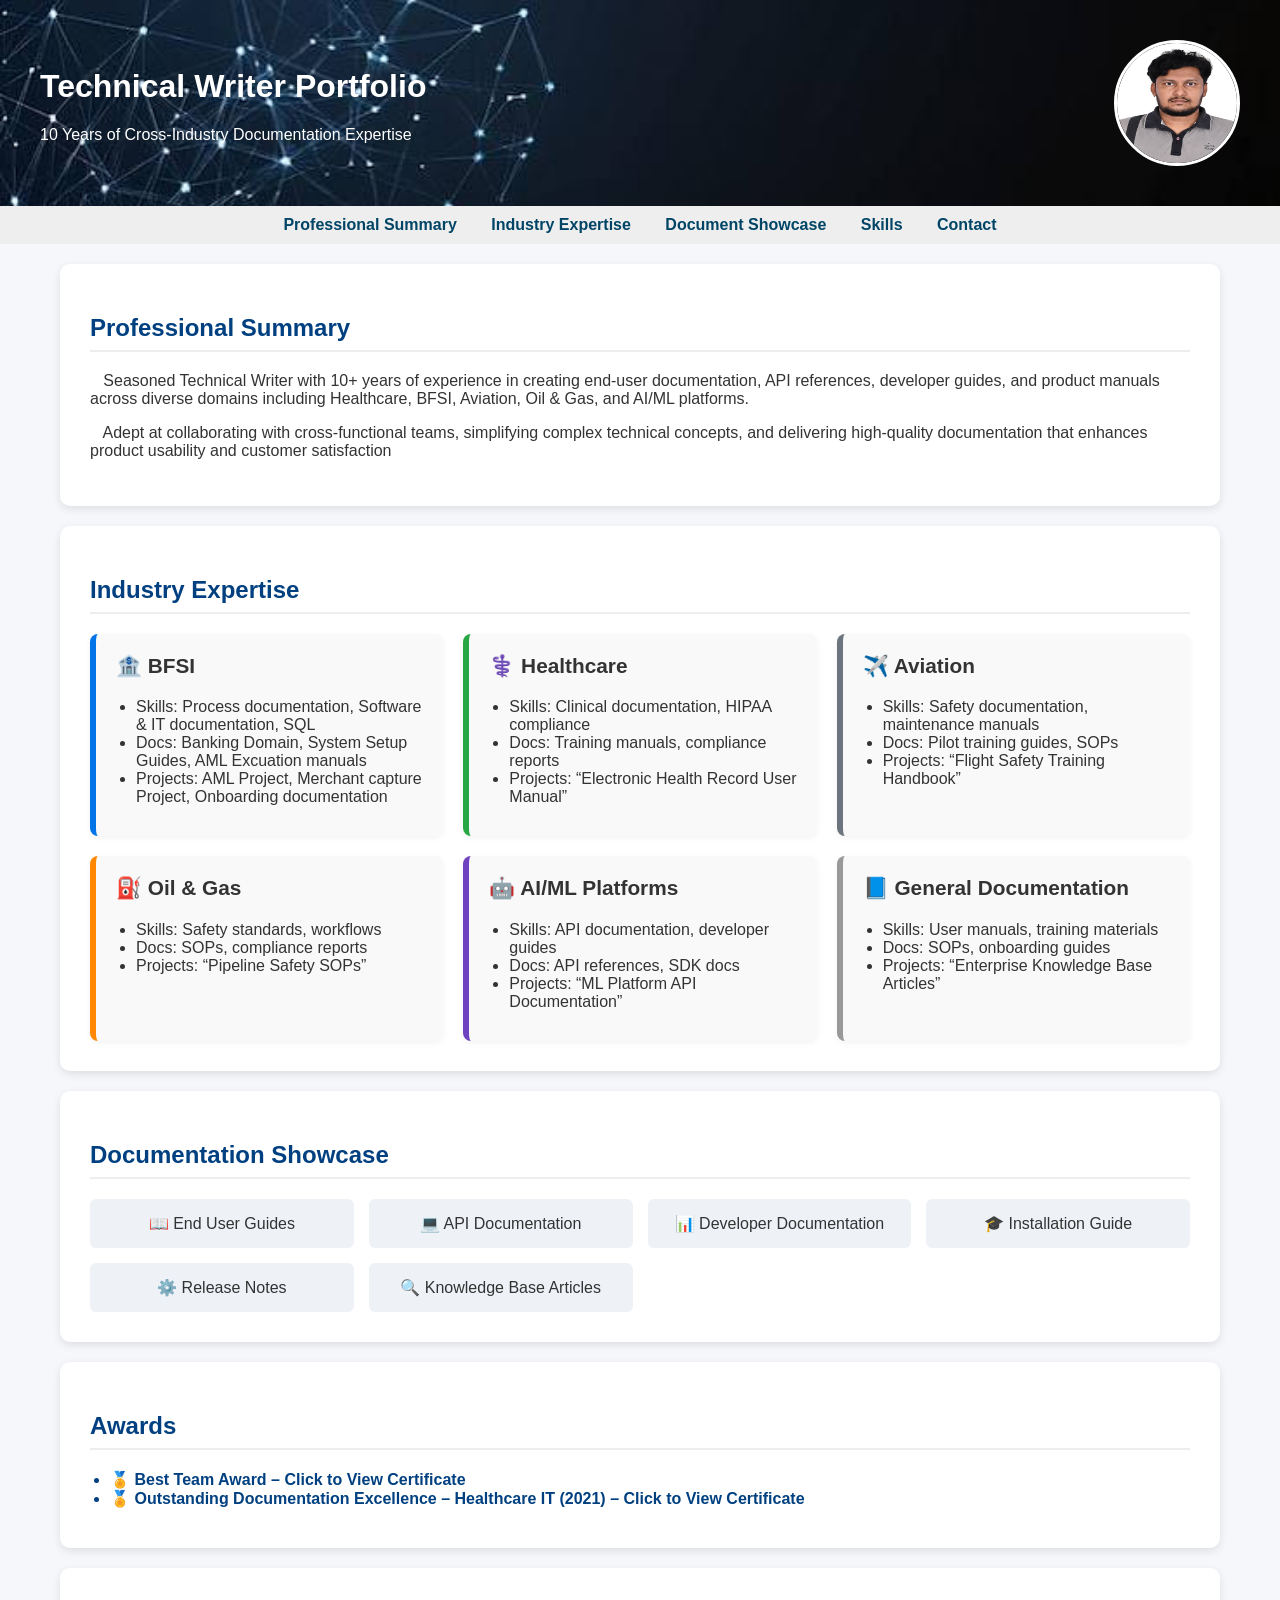
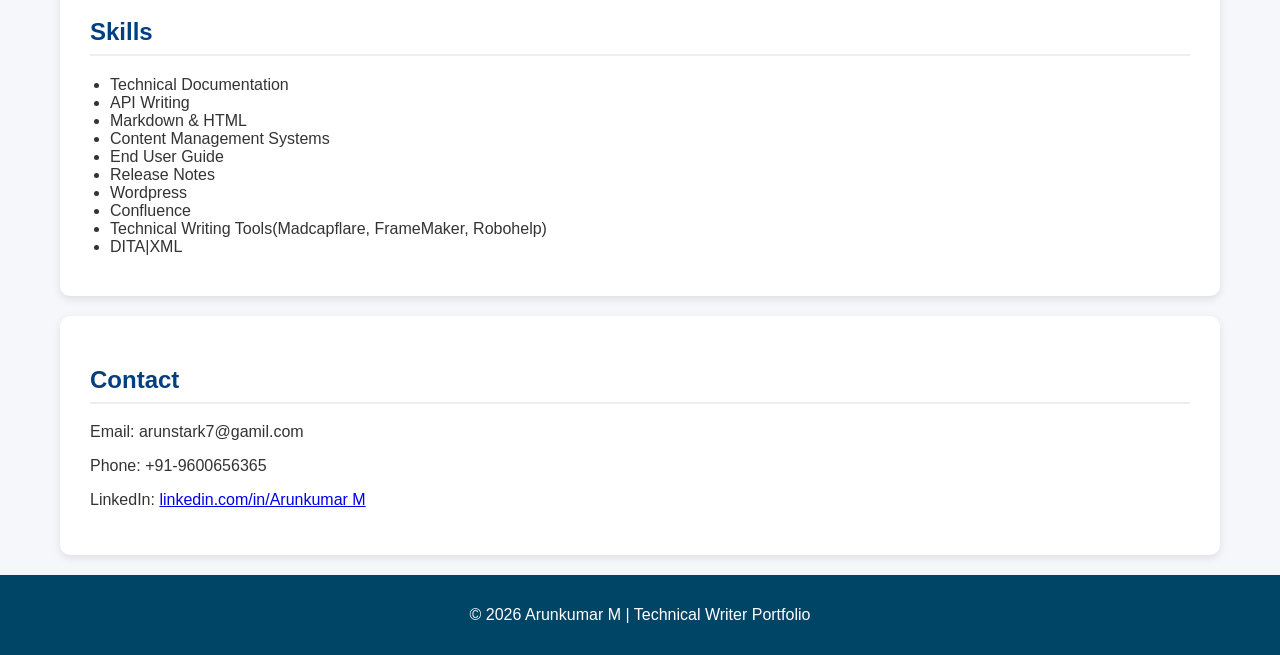
==== index.html @ 58aad957 "Update index.html" ====
<!DOCTYPE html>
<html lang="en">
<head>
  <meta charset="UTF-8">
  <meta name="viewport" content="width=device-width, initial-scale=1.0">
  <title>Technical Writer Portfolio</title>
  <style>
    body {
      font-family: Arial, sans-serif;
      margin: 0;
      padding: 0;
      background:#f5f7fa;
      color: #333;
    }
    header {
      background: url('cover1.jpg') no-repeat center center/cover;
      color: #fff;
      padding: 40px;
      display: flex;
      justify-content: space-between;
      align-items: center
    }
    header img {
      width: 120px;
      height: 120px;
      border-radius: 50%;
      border: 3px solid #fff;
    }
    nav {
      background: #eee;
      padding: 10px;
      text-align: center;
    }
    nav a {
      margin: 0 15px;
      text-decoration: none;
      color: #004466;
      font-weight: bold;
    }
  
    section {
      padding: 30px;
      margin: 20px auto;
      max-width: 1100px;
      background: #fff;
      border-radius: 10px;
      box-shadow: 0 3px 8px rgba(0,0,0,0.1);
    }
      h2 {
      border-bottom: 2px solid #eee;
      padding-bottom: 8px;
      color: #004080;
    }
    .portfolio-item {
      background: #fff;
      padding: 15px;
      margin-bottom: 15px;
      border-radius: 5px;
      box-shadow: 0 2px 5px rgba(0,0,0,0.1);
    }

    .industry-grid {
      display: grid;
      grid-template-columns: repeat(auto-fit, minmax(300px, 1fr));
      gap: 20px;
    }
    .industry-card {
      background: #f9f9f9;
      border-radius: 8px;
      padding: 20px;
      box-shadow: 0 2px 6px rgba(0,0,0,0.05);
      transition: transform 0.3s, box-shadow 0.3s;
    }
    .industry-card:hover {
      transform: translateY(-5px);
      box-shadow: 0 6px 12px rgba(0,0,0,0.15);
    }
    .industry-card h3 {
      margin-top: 0;
      font-size: 1.3em;
    }
    .bfsicolor { border-left: 6px solid #0073e6; }
    .healthcolor { border-left: 6px solid #28a745; }
    .aviationcolor { border-left: 6px solid #6c757d; }
    .oilcolor { border-left: 6px solid #ff8800; }
    .aicolor { border-left: 6px solid #6f42c1; }
    .generalcolor { border-left: 6px solid #999; }
    ul {
      margin: 10px 0;
      padding-left: 20px;
    }
    .showcase-grid {
      display: grid;
      grid-template-columns: repeat(auto-fit, minmax(250px, 1fr));
      gap: 15px;
    }
    .showcase-item {
      background: #eef2f7;
      padding: 15px;
      border-radius: 6px;
      text-align: center;
      font-weight: 500;
      transition: background 0.3s, transform 0.3s;
    }
    .showcase-item:hover {
      background: #dce3ef;
      transform: scale(1.05);
    }
    footer {
      background: #004466;
      color: #fff;
      text-align: center;
      padding: 15px;
      margin-top: 20px;
    }
  </style>
</head>
<body>
  <header>
<div>
    <h1>Technical Writer Portfolio</h1>
    <p>10 Years of Cross-Industry Documentation Expertise</p>
  </div>
  <img src="20260226_145.jpg" alt="User Profile Image">
  </header>

  <nav>
    <a href="#Professional_Summary">Professional Summary</a>
    <a href="#Industry_Expertise">Industry Expertise</a>
    <a href="#Document_showcase">Document Showcase</a>
    <a href="#skills">Skills</a>
    <a href="#contact">Contact</a>
  </nav>

  <section id="#Professional_Summary">
    <h2>Professional Summary</h2>
    <p>&nbsp&nbsp   Seasoned Technical Writer with 10+ years of experience in creating end-user documentation, API references, developer guides, and product manuals across diverse domains including Healthcare, BFSI, Aviation, Oil & Gas, and AI/ML platforms. </p>

<p>&nbsp&nbsp Adept at collaborating with cross-functional teams, simplifying complex technical concepts, and delivering high-quality documentation that enhances product usability and customer satisfaction
</p>
  </section>

  <section id="Industry_Expertise">
   <h2>Industry Expertise</h2>
  <div class="industry-grid">
    <div class="industry-card bfsicolor">
      <h3>🏦 BFSI</h3>
      <ul>
        <li>Skills: Process documentation, Software & IT documentation, SQL</li>
        <li>Docs: Banking Domain, System Setup Guides, AML Excuation manuals</li>
        <li>Projects: AML Project, Merchant capture Project, Onboarding documentation</li>
      </ul>
    </div>
    <div class="industry-card healthcolor">
      <h3>⚕️ Healthcare</h3>
      <ul>
        <li>Skills: Clinical documentation, HIPAA compliance</li>
        <li>Docs: Training manuals, compliance reports</li>
        <li>Projects: “Electronic Health Record User Manual”</li>
      </ul>
    </div>
    <div class="industry-card aviationcolor">
      <h3>✈️ Aviation</h3>
      <ul>
        <li>Skills: Safety documentation, maintenance manuals</li>
        <li>Docs: Pilot training guides, SOPs</li>
        <li>Projects: “Flight Safety Training Handbook”</li>
      </ul>
    </div>
    <div class="industry-card oilcolor">
      <h3>⛽ Oil & Gas</h3>
      <ul>
        <li>Skills: Safety standards, workflows</li>
        <li>Docs: SOPs, compliance reports</li>
        <li>Projects: “Pipeline Safety SOPs”</li>
      </ul>
    </div>
    <div class="industry-card aicolor">
      <h3>🤖 AI/ML Platforms</h3>
      <ul>
        <li>Skills: API documentation, developer guides</li>
        <li>Docs: API references, SDK docs</li>
        <li>Projects: “ML Platform API Documentation”</li>
      </ul>
    </div>
    <div class="industry-card generalcolor">
      <h3>📘 General Documentation</h3>
      <ul>
        <li>Skills: User manuals, training materials</li>
        <li>Docs: SOPs, onboarding guides</li>
        <li>Projects: “Enterprise Knowledge Base Articles”</li>
      </ul>
    </div>
  </div>
</section>  

<section id="Document_showcase"> 
  <h2>Documentation Showcase</h2>
  <div class="showcase-grid">
    <div class="showcase-item" onclick="openDocModal('user')">📖 End User Guides</div>
    <div class="showcase-item" onclick="openDocModal('api')">💻 API Documentation</div>
    <div class="showcase-item" onclick="openDocModal('dev')">📊 Developer Documentation</div>
    <div class="showcase-item" onclick="openDocModal('training')">🎓 Installation Guide</div>
    <div class="showcase-item" onclick="openDocModal('release')">⚙️ Release Notes</div>
    <div class="showcase-item" onclick="openDocModal('kb')">🔍 Knowledge Base Articles</div>
  </div>
</section>

<!-- Modals -->
<div id="userModal" class="modal">
  <div class="modal-content">
    <span class="close" onclick="closeDocModal('user')">&times;</span>
    <h3>End User Guides</h3>
    <embed src="Sample Doc (creating a Knowledage base for Gen AI) (1).pdf" type="application/pdf" width="100%" height="600px" />
  </div>
</div>

<div id="apiModal" class="modal">
  <div class="modal-content">
    <span class="close" onclick="closeDocModal('api')">&times;</span>
    <h3>API Documentation</h3>
    <embed src="api-documentation.pdf" type="application/pdf" width="100%" height="600px" />
  </div>
</div>

<div id="devModal" class="modal">
  <div class="modal-content">
    <span class="close" onclick="closeDocModal('dev')">&times;</span>
    <h3>Developer Documentation</h3>
    <embed src="AI_Agents_Product_Guide.pdf" type="application/pdf" width="100%" height="600px" />
  </div>
</div>

<div id="trainingModal" class="modal">
  <div class="modal-content">
    <span class="close" onclick="closeDocModal('training')">&times;</span>
    <h3>Installation Guide</h3>
    <embed src="Installation Guide - Arunkumar M.pdf" type="application/pdf" width="100%" height="600px" />
  </div>
</div>

<div id="releaseModal" class="modal">
  <div class="modal-content">
    <span class="close" onclick="closeDocModal('release')">&times;</span>
    <h3>Release Notes</h3>
    <embed src="release-notes.pdf" type="application/pdf" width="100%" height="600px" />
  </div>
</div>

<div id="kbModal" class="modal">
  <div class="modal-content">
    <span class="close" onclick="closeDocModal('kb')">&times;</span>
    <h3>Knowledge Base Articles</h3>
    <embed src="knowledge-base.pdf" type="application/pdf" width="100%" height="600px" />
  </div>
</div>

<!-- Modal Styling -->
<style>
.modal {
  display: none;
  position: fixed;
  z-index: 1000;
  left: 0; top: 0;
  width: 100%; height: 100%;
  background-color: rgba(0,0,0,0.6);
}
.modal-content {
  background-color: #fff;
  margin: 5% auto;
  padding: 20px;
  border-radius: 8px;
  width: 80%;
  box-shadow: 0 4px 10px rgba(0,0,0,0.25);
}
.close {
  color: #aaa;
  float: right;
  font-size: 28px;
  font-weight: bold;
  cursor: pointer;
}
.close:hover {
  color: #000;
}
</style>

<!-- Modal Script -->
<script>
function openDocModal(type) {
  document.getElementById(type + "Modal").style.display = "block";
}
function closeDocModal(type) {
  document.getElementById(type + "Modal").style.display = "none";
}
window.onclick = function(event) {
  ['user','api','dev','training','release','kb'].forEach(function(type){
    const modal = document.getElementById(type + "Modal");
    if (event.target == modal) {
      modal.style.display = "none";
    }
  });
}
</script>

  


  
<section>

  <h2>Awards</h2>
  <ul>
    <!-- Best Team Award trigger -->
    <li onclick="openAwardModal('team')" style="cursor:pointer; color:#004080; font-weight:bold;">
      🏅 Best Team Award – Click to View Certificate
    </li>
    <!-- Outstanding Documentation Excellence trigger -->
    <li onclick="openAwardModal('doc')" style="cursor:pointer; color:#004080; font-weight:bold;">
      🏅 Outstanding Documentation Excellence – Healthcare IT (2021) – Click to View Certificate
    </li>
  </ul>
</section>

<!-- Best Team Award Modal -->
<div id="teamAwardModal" class="modal">
  <div class="modal-content">
    <span class="close" onclick="closeAwardModal('team')">&times;</span>
    <h3>Best Team Award (Mindsprint)- click to view certificate </h3>
    <img src="cof-mindprint.jpg" alt="Best Team Award Certificate" style="width:100%; border-radius:8px;">
  </div>
</div>

<!-- Outstanding Documentation Excellence Modal -->
<div id="docAwardModal" class="modal">
  <div class="modal-content">
    <span class="close" onclick="closeAwardModal('doc')">&times;</span>
    <h3> Invaluable Contribution (IntellectAi) - Click to view certificate</h3>
    <img src="award1.png" alt="Outstanding Documentation Excellence Certificate" style="width:100%; border-radius:8px;">
  </div>
</div>

<!-- Modal Styling -->
<style>
.modal {
  display: none; 
  position: fixed; 
  z-index: 1000; 
  left: 0; top: 0;
  width: 100%; height: 100%;
  overflow: auto; 
  background-color: rgba(0,0,0,0.6);
}
.modal-content {
  background-color: #fff;
  margin: 5% auto;
  padding: 20px;
  border-radius: 8px;
  width: 70%;
  box-shadow: 0 4px 10px rgba(0,0,0,0.25);
  text-align: center;
}
.close {
  color: #aaa;
  float: right;
  font-size: 28px;
  font-weight: bold;
  cursor: pointer;
}
.close:hover {
  color: #000;
}
</style>

<!-- Modal Script -->
<script>
function openAwardModal(type) {
  if(type === 'team') {
    document.getElementById("teamAwardModal").style.display = "block";
  } else if(type === 'doc') {
    document.getElementById("docAwardModal").style.display = "block";
  }
}
function closeAwardModal(type) {
  if(type === 'team') {
    document.getElementById("teamAwardModal").style.display = "none";
  } else if(type === 'doc') {
    document.getElementById("docAwardModal").style.display = "none";
  }
}
window.onclick = function(event) {
  const teamModal = document.getElementById("teamAwardModal");
  const docModal = document.getElementById("docAwardModal");
  if (event.target == teamModal) {
    teamModal.style.display = "none";
  }
  if (event.target == docModal) {
    docModal.style.display = "none";
  }
}
</script>


  
  <section id="skills">
    <h2>Skills</h2>
    <ul>
      <li>Technical Documentation</li>
      <li>API Writing</li>
      <li>Markdown & HTML</li>
      <li>Content Management Systems</li>
      <li>End User Guide</li>
      <li>Release Notes</li>
      <li>Wordpress</li>
      <li>Confluence</li></l>
      <li>Technical Writing Tools(Madcapflare, FrameMaker, Robohelp)</li>
      <li>DITA|XML</li>
    </ul>
  </section>

  <section id="contact">
    <h2>Contact</h2>
    <p>Email: arunstark7@gamil.com</p>
    <p>Phone: +91-9600656365</p>
    <p>LinkedIn: <a href="https://www.linkedin.com/in/arunkumar-m-39b45993/">linkedin.com/in/Arunkumar M</a></p>
  </section>

  <footer>
    <p>&copy; 2026 Arunkumar M | Technical Writer Portfolio</p>
  </footer>
</body>
</html>
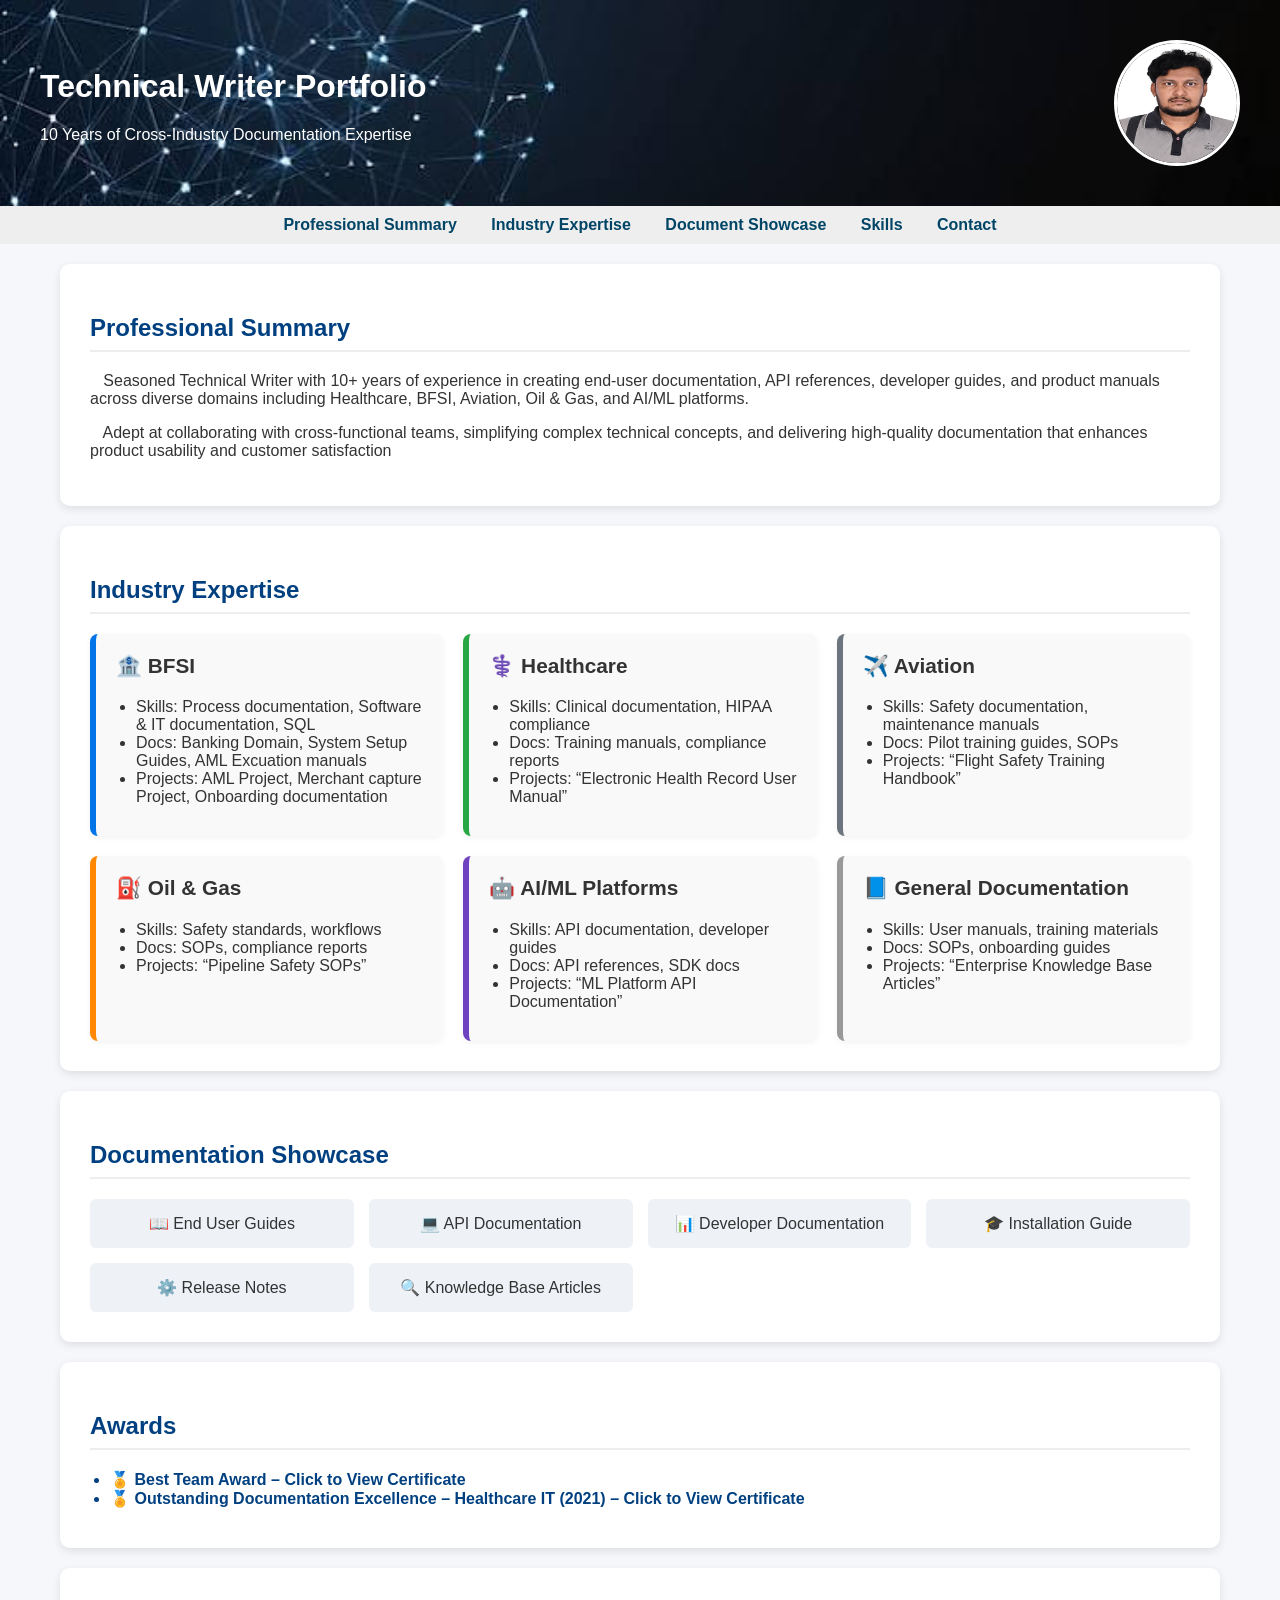
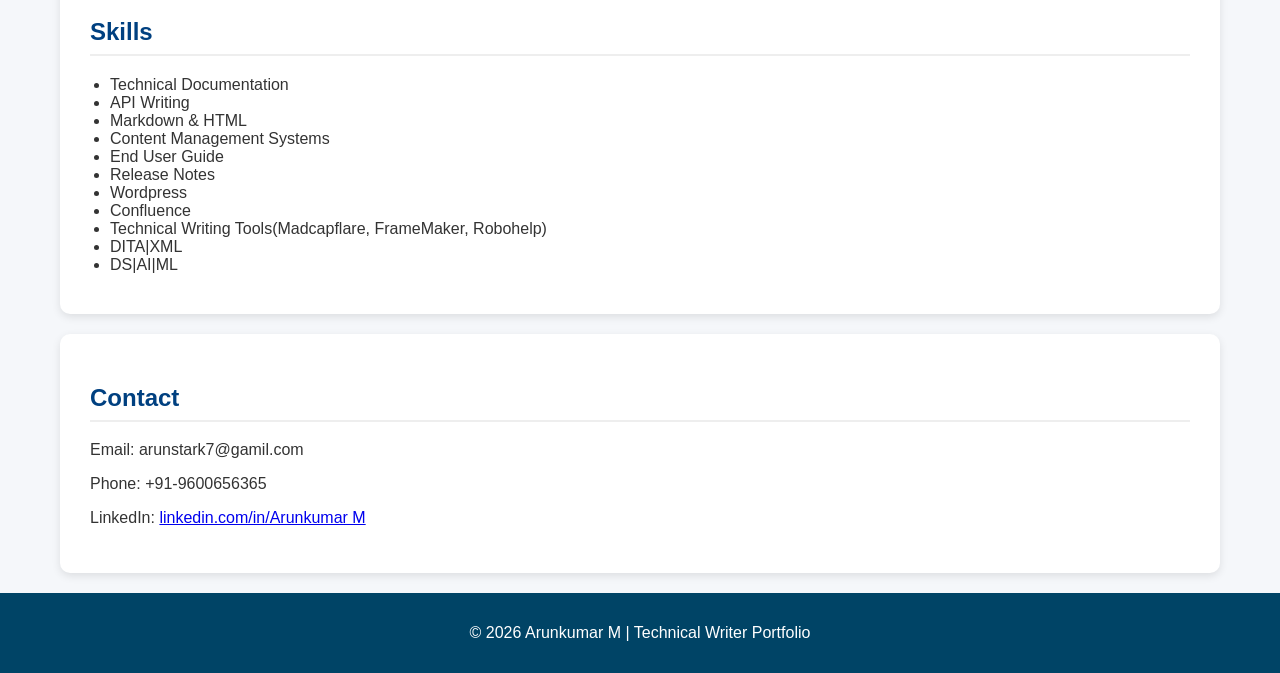
==== commit 70364246: "Update index.html DS/AI/ML" ====
--- a/index.html
+++ b/index.html
@@ -219,7 +219,7 @@
   <div class="modal-content">
     <span class="close" onclick="closeDocModal('api')">&times;</span>
     <h3>API Documentation</h3>
-    <embed src="api-documentation.pdf" type="application/pdf" width="100%" height="600px" />
+    <embed src="SentimentIQ_API_Reference.pdf" type="application/pdf" width="100%" height="600px" />
   </div>
 </div>
 
@@ -415,6 +415,7 @@
       <li>Confluence</li></l>
       <li>Technical Writing Tools(Madcapflare, FrameMaker, Robohelp)</li>
       <li>DITA|XML</li>
+ <li>DS|AI|ML</li>
     </ul>
   </section>
 
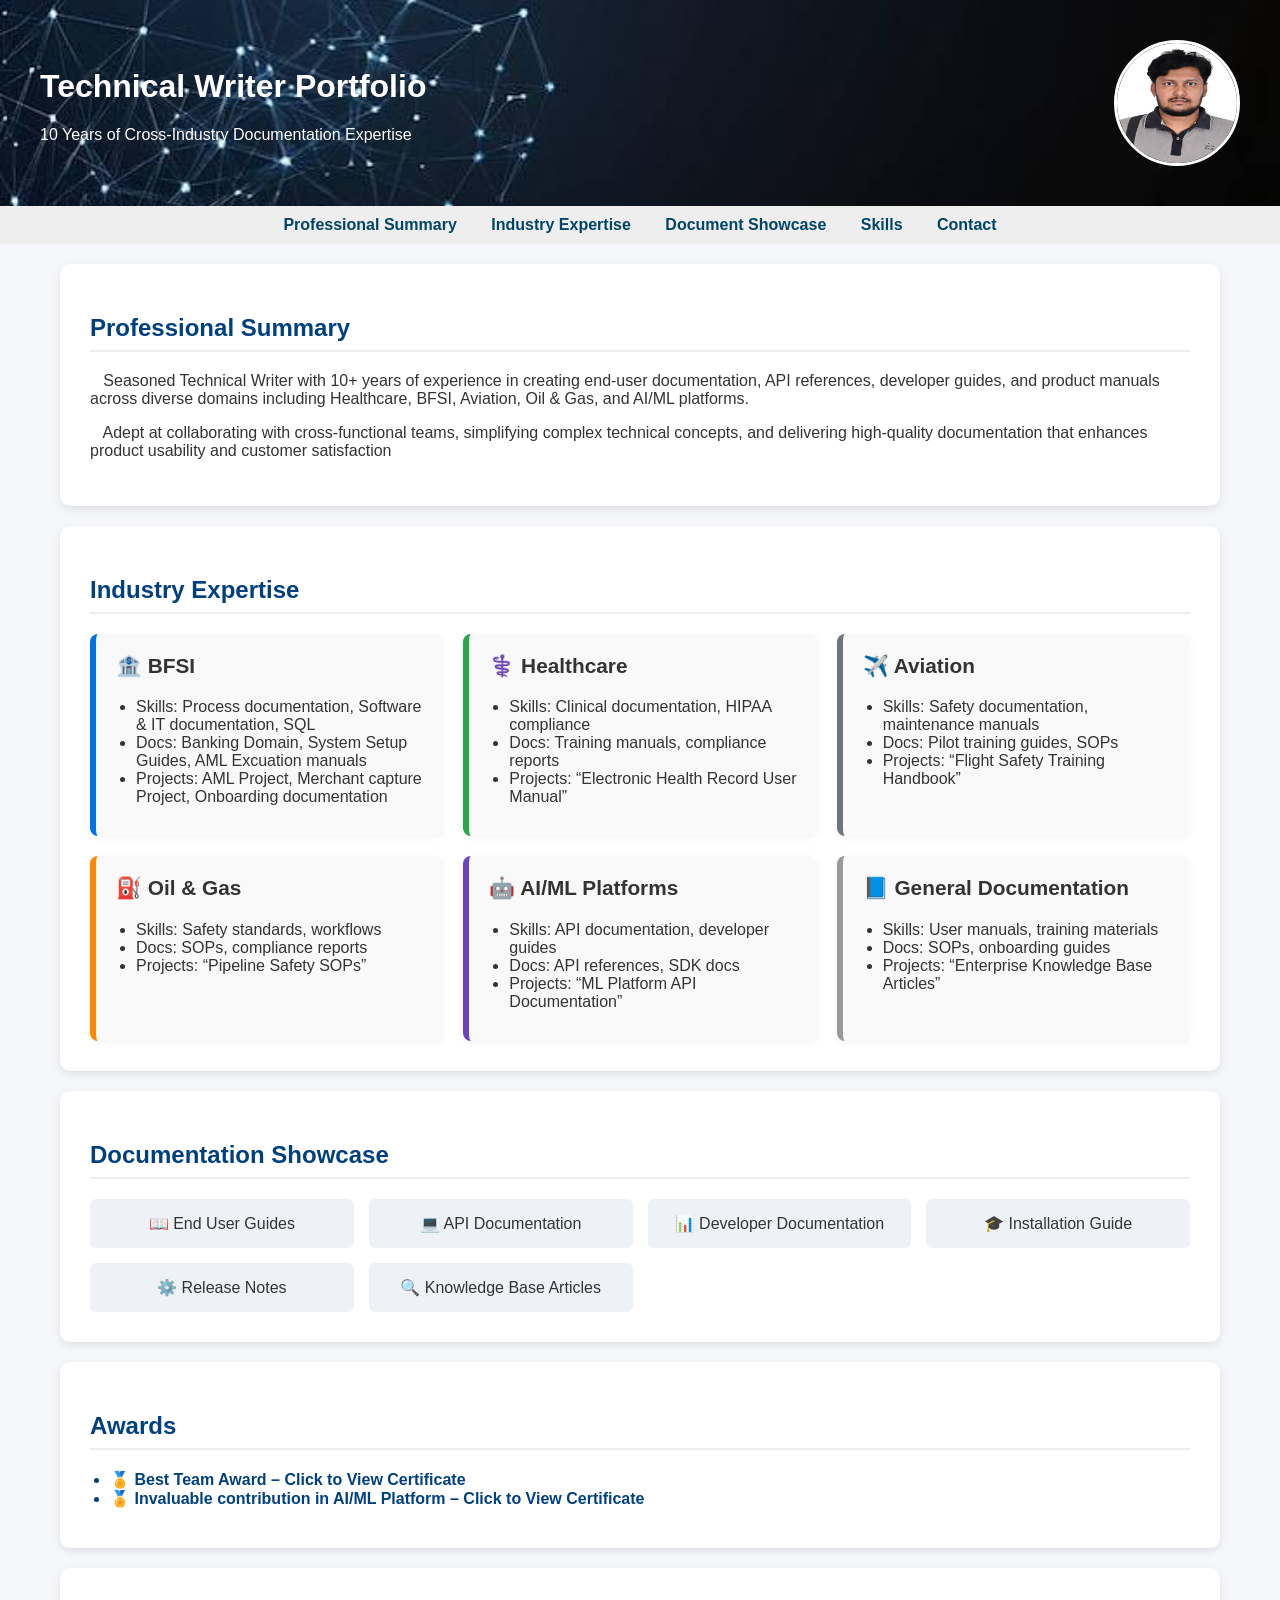
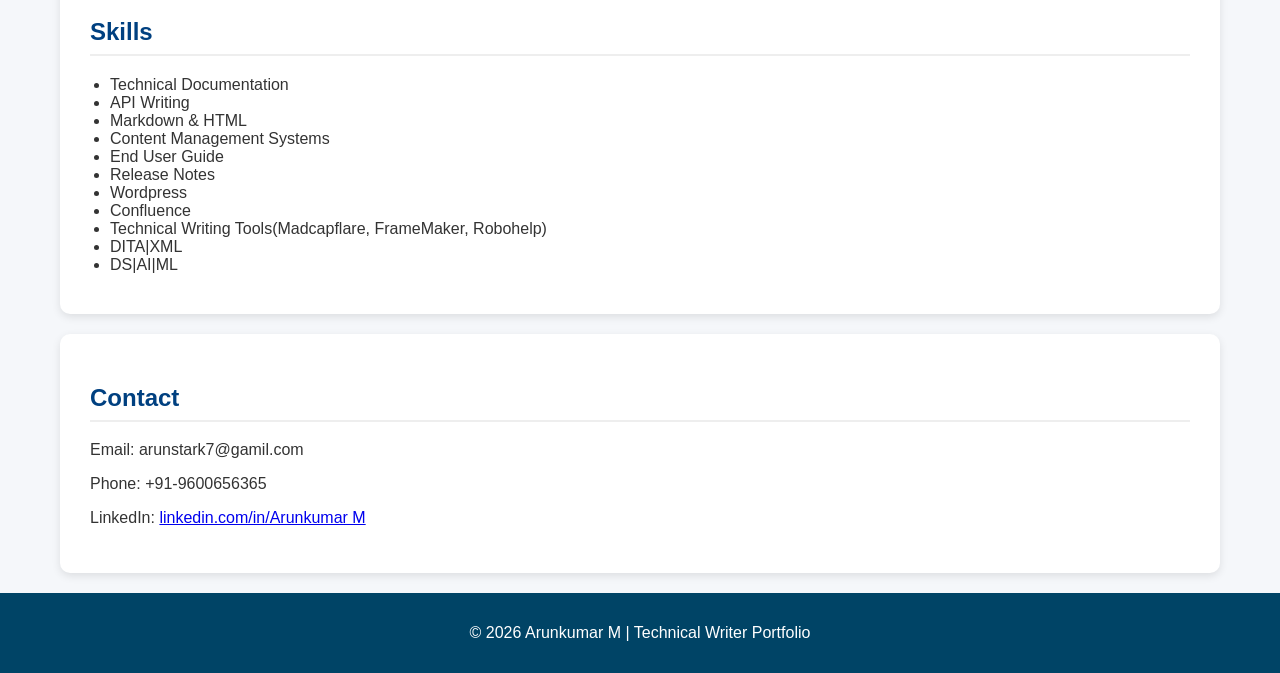
==== commit 7099cd65: "Update index.html" ====
--- a/index.html
+++ b/index.html
@@ -317,7 +317,7 @@
     </li>
     <!-- Outstanding Documentation Excellence trigger -->
     <li onclick="openAwardModal('doc')" style="cursor:pointer; color:#004080; font-weight:bold;">
-      🏅 Outstanding Documentation Excellence – Healthcare IT (2021) – Click to View Certificate
+      🏅 Invaluable contribution in AI/ML Platform – Click to View Certificate
     </li>
   </ul>
 </section>
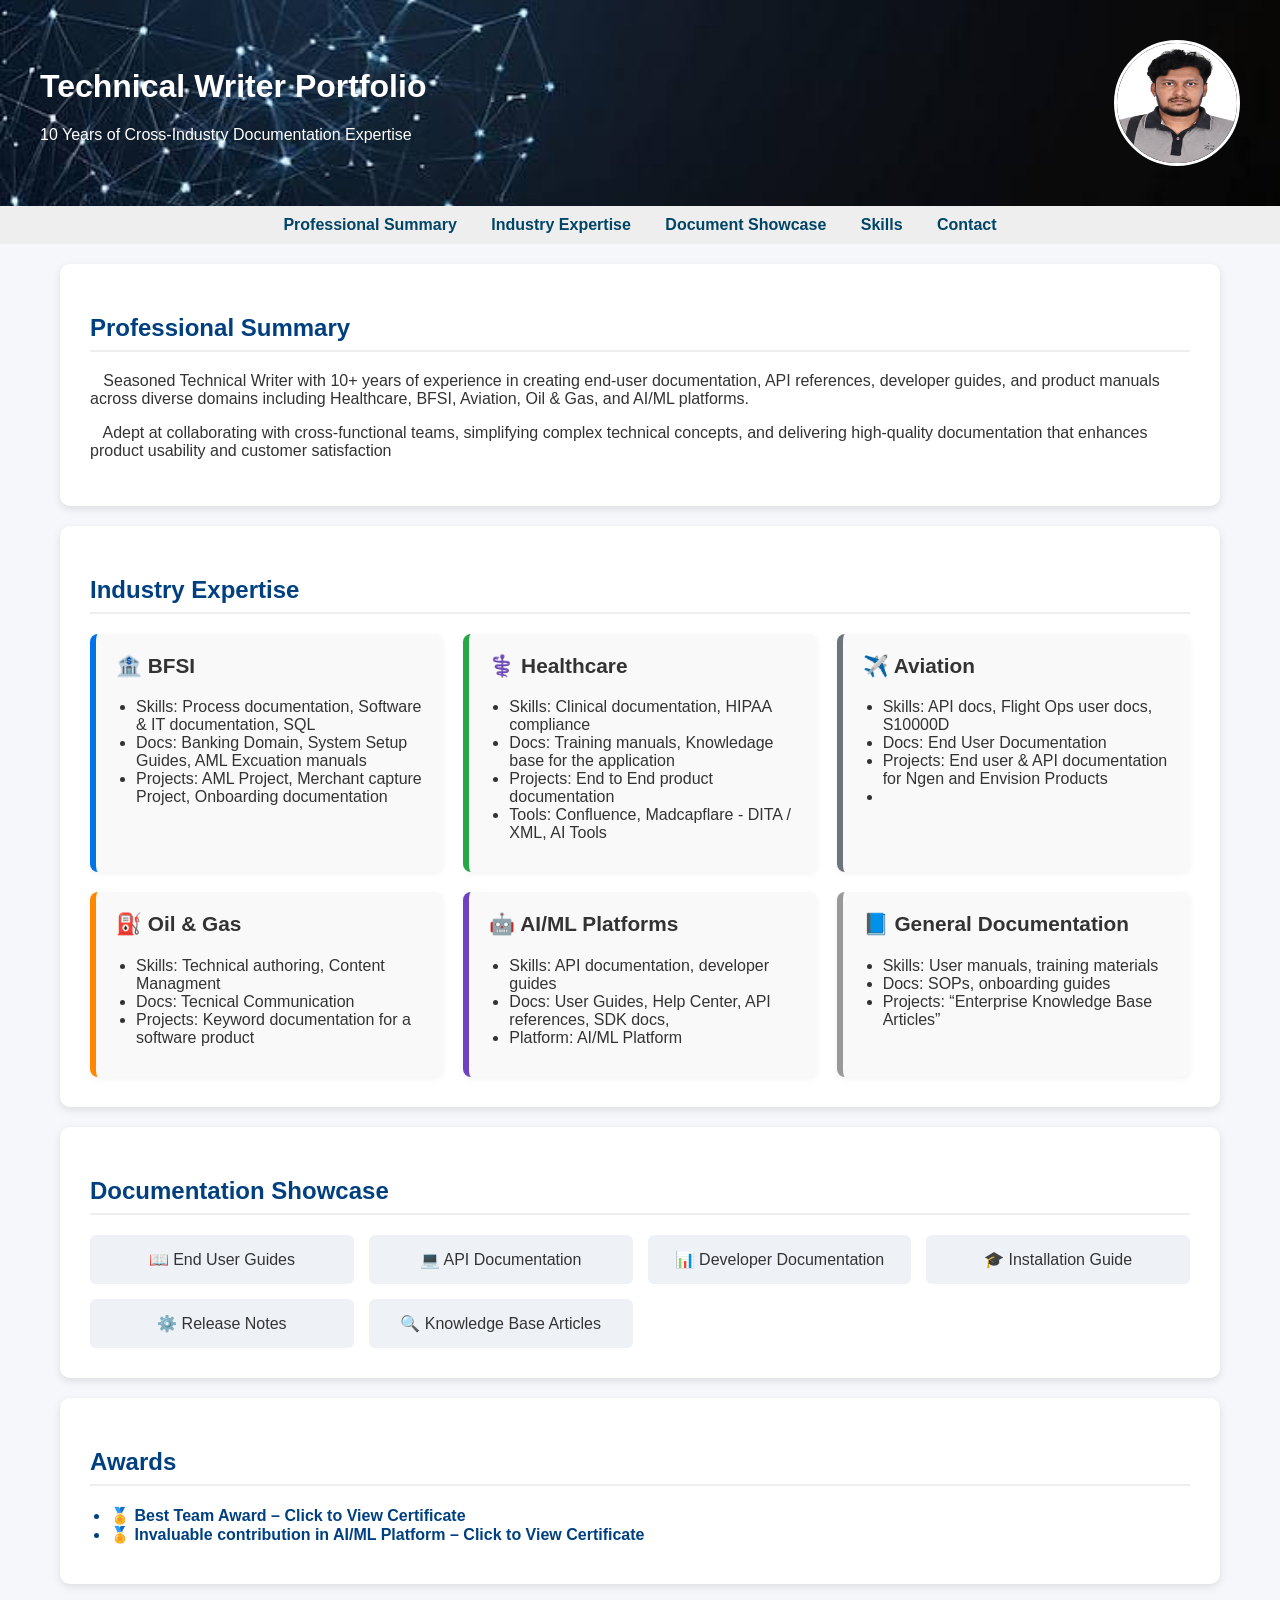
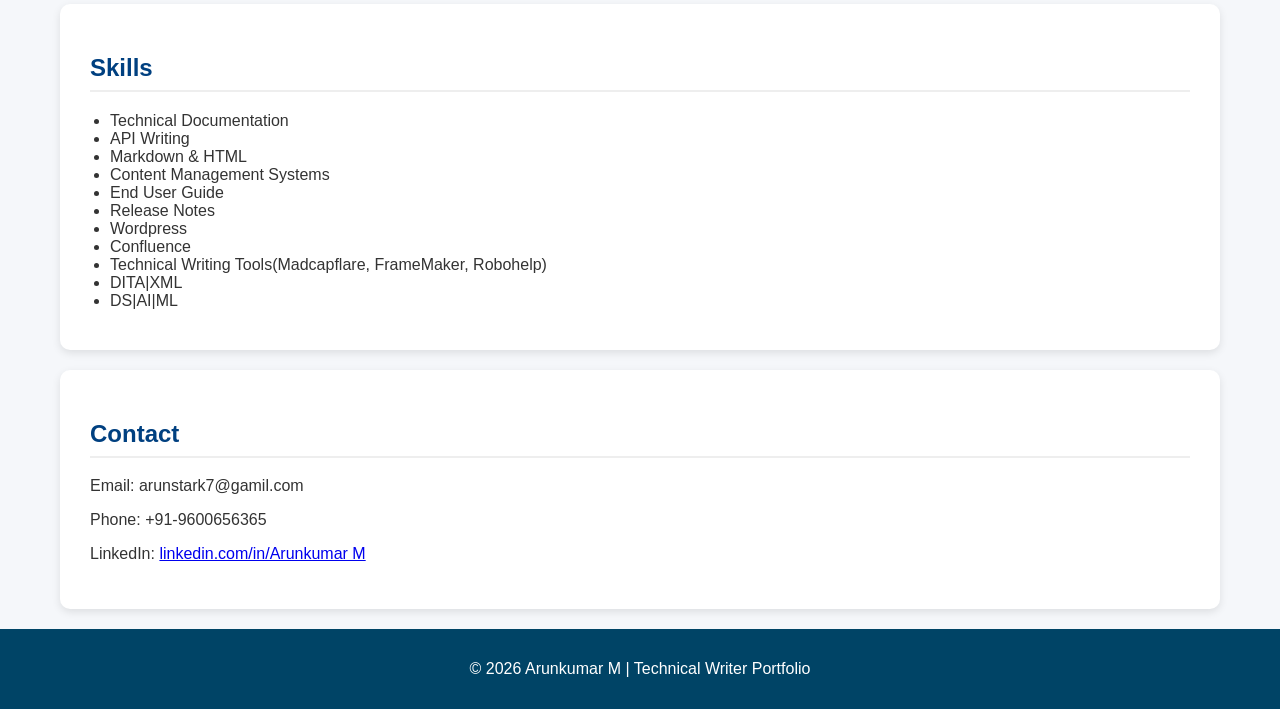
==== commit 2ec1352d: "Update index.html" ====
--- a/index.html
+++ b/index.html
@@ -155,32 +155,34 @@
       <h3>⚕️ Healthcare</h3>
       <ul>
         <li>Skills: Clinical documentation, HIPAA compliance</li>
-        <li>Docs: Training manuals, compliance reports</li>
-        <li>Projects: “Electronic Health Record User Manual”</li>
+        <li>Docs: Training manuals, Knowledage base for the application</li>
+        <li>Projects: End to End product documentation</li>
+        <li>Tools: Confluence, Madcapflare - DITA / XML, AI Tools</li>
       </ul>
     </div>
     <div class="industry-card aviationcolor">
       <h3>✈️ Aviation</h3>
       <ul>
-        <li>Skills: Safety documentation, maintenance manuals</li>
-        <li>Docs: Pilot training guides, SOPs</li>
-        <li>Projects: “Flight Safety Training Handbook”</li>
+        <li>Skills: API docs, Flight Ops user docs, S10000D</li>
+        <li>Docs: End User Documentation</li>
+        <li>Projects: End user & API documentation for Ngen and Envision Products</li>
+        <li>
       </ul>
     </div>
     <div class="industry-card oilcolor">
       <h3>⛽ Oil & Gas</h3>
       <ul>
-        <li>Skills: Safety standards, workflows</li>
-        <li>Docs: SOPs, compliance reports</li>
-        <li>Projects: “Pipeline Safety SOPs”</li>
+        <li>Skills: Technical authoring, Content Managment</li>
+        <li>Docs: Tecnical Communication</li>
+        <li>Projects: Keyword documentation for a software product</li>
       </ul>
     </div>
     <div class="industry-card aicolor">
       <h3>🤖 AI/ML Platforms</h3>
       <ul>
         <li>Skills: API documentation, developer guides</li>
-        <li>Docs: API references, SDK docs</li>
-        <li>Projects: “ML Platform API Documentation”</li>
+        <li>Docs: User Guides, Help Center, API references, SDK docs, </li>
+        <li>Platform: AI/ML Platform </li>
       </ul>
     </div>
     <div class="industry-card generalcolor">
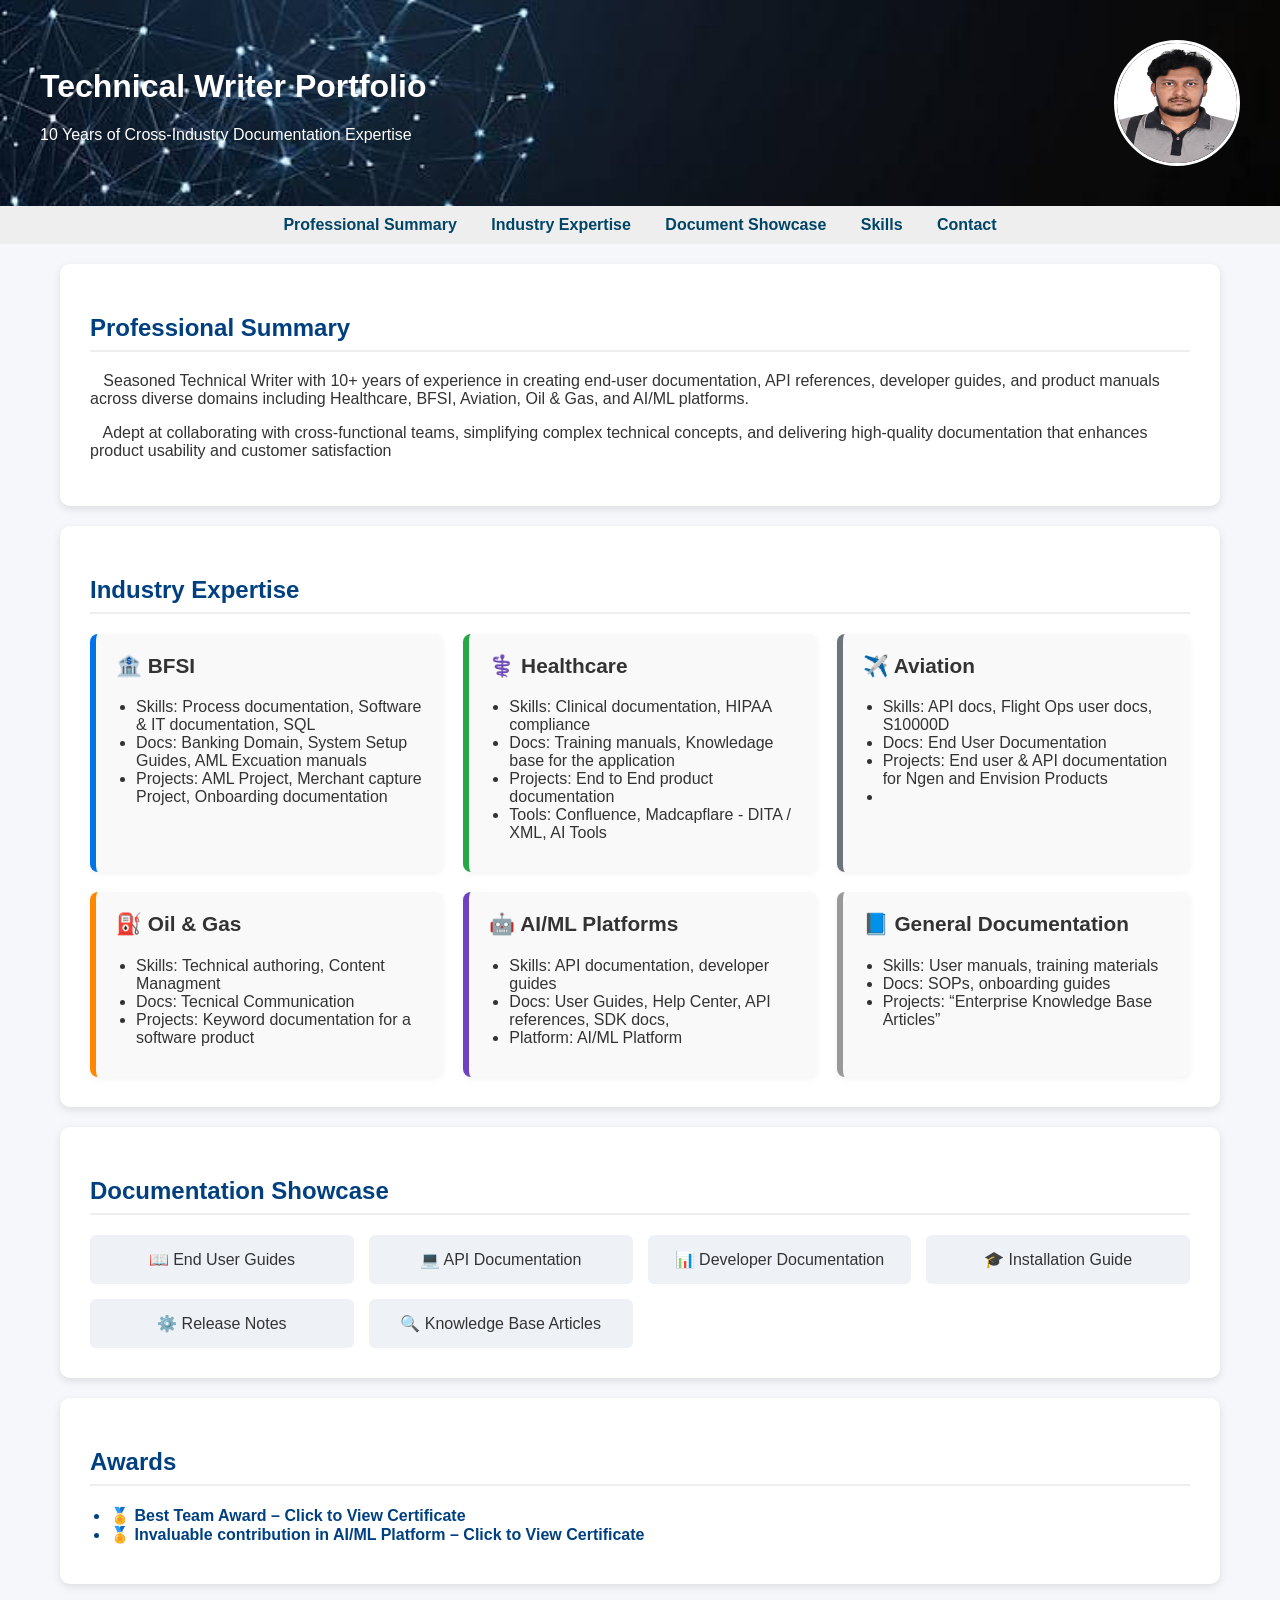
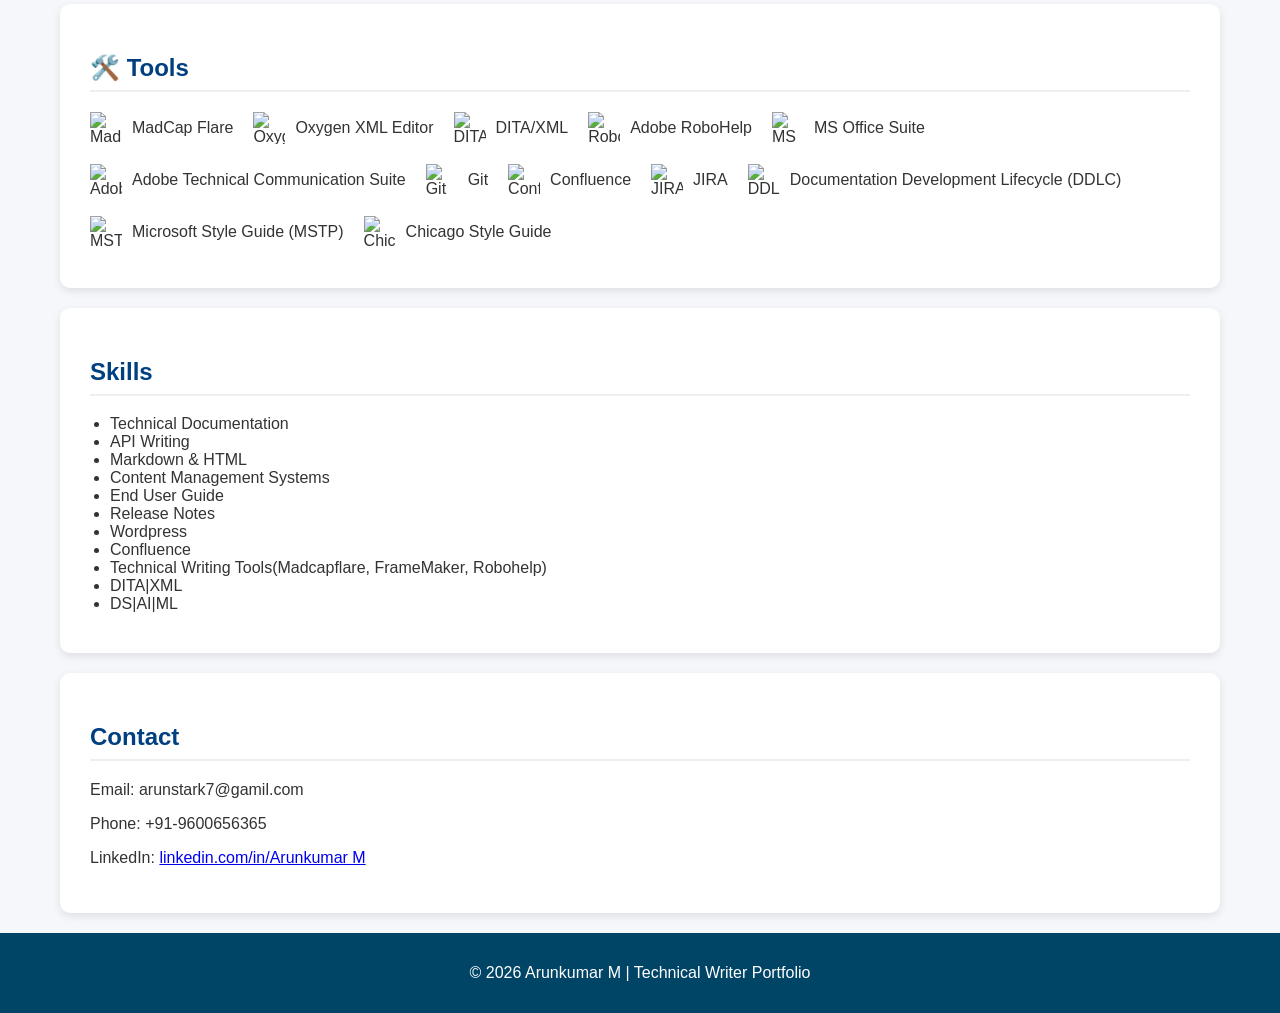
==== commit e59e495e: "Update index.html Tool section is now added" ====
--- a/index.html
+++ b/index.html
@@ -403,6 +403,76 @@
 </script>
 
 
+<section id="tools-skills">
+  <h2>🛠️ Tools</h2>
+  <ul style="list-style:none; display:flex; flex-wrap:wrap; gap:20px; padding:0;">
+    
+    <li style="display:flex; align-items:center; gap:10px;">
+      <img src="https://upload.wikimedia.org/wikipedia/commons/3/3f/MadCap_Flare_logo.png" alt="MadCap Flare" width="32" height="32">
+      MadCap Flare
+    </li>
+    
+    <li style="display:flex; align-items:center; gap:10px;">
+      <img src="https://www.oxygenxml.com/img/oxygenxml-logo.png" alt="Oxygen XML" width="32" height="32">
+      Oxygen XML Editor
+    </li>
+    
+    <li style="display:flex; align-items:center; gap:10px;">
+      <img src="https://upload.wikimedia.org/wikipedia/commons/4/4a/XML_logo.svg" alt="DITA/XML" width="32" height="32">
+      DITA/XML
+    </li>
+    
+    <li style="display:flex; align-items:center; gap:10px;">
+      <img src="https://upload.wikimedia.org/wikipedia/en/0/0c/Adobe_RoboHelp_logo.png" alt="RoboHelp" width="32" height="32">
+      Adobe RoboHelp
+    </li>
+    
+    <li style="display:flex; align-items:center; gap:10px;">
+      <img src="https://upload.wikimedia.org/wikipedia/commons/4/4f/Microsoft_Office_logo.svg" alt="MS Office Suite" width="32" height="32">
+      MS Office Suite
+    </li>
+    
+    <li style="display:flex; align-items:center; gap:10px;">
+      <img src="https://upload.wikimedia.org/wikipedia/commons/f/fb/Adobe_logo.png" alt="Adobe Technical Communication Suite" width="32" height="32">
+      Adobe Technical Communication Suite
+    </li>
+    
+    <li style="display:flex; align-items:center; gap:10px;">
+      <img src="https://git-scm.com/images/logos/downloads/Git-Icon-1788C.png" alt="Git" width="32" height="32">
+      Git
+    </li>
+    
+    <li style="display:flex; align-items:center; gap:10px;">
+      <img src="https://upload.wikimedia.org/wikipedia/commons/5/5e/Atlassian_Confluence_logo.svg" alt="Confluence" width="32" height="32">
+      Confluence
+    </li>
+    
+    <li style="display:flex; align-items:center; gap:10px;">
+      <img src="https://upload.wikimedia.org/wikipedia/commons/8/8e/Jira_Logo.svg" alt="JIRA" width="32" height="32">
+      JIRA
+    </li>
+    
+    <li style="display:flex; align-items:center; gap:10px;">
+      <img src="https://upload.wikimedia.org/wikipedia/commons/4/48/Document_icon.svg" alt="DDLC" width="32" height="32">
+      Documentation Development Lifecycle (DDLC)
+    </li>
+    
+    <li style="display:flex; align-items:center; gap:10px;">
+      <img src="https://upload.wikimedia.org/wikipedia/commons/4/48/Document_icon.svg" alt="MSTP" width="32" height="32">
+      Microsoft Style Guide (MSTP)
+    </li>
+    
+    <li style="display:flex; align-items:center; gap:10px;">
+      <img src="https://upload.wikimedia.org/wikipedia/commons/4/48/Document_icon.svg" alt="Chicago Style Guide" width="32" height="32">
+      Chicago Style Guide
+    </li>
+    
+  </ul>
+</section>
+
+
+
+  
   
   <section id="skills">
     <h2>Skills</h2>
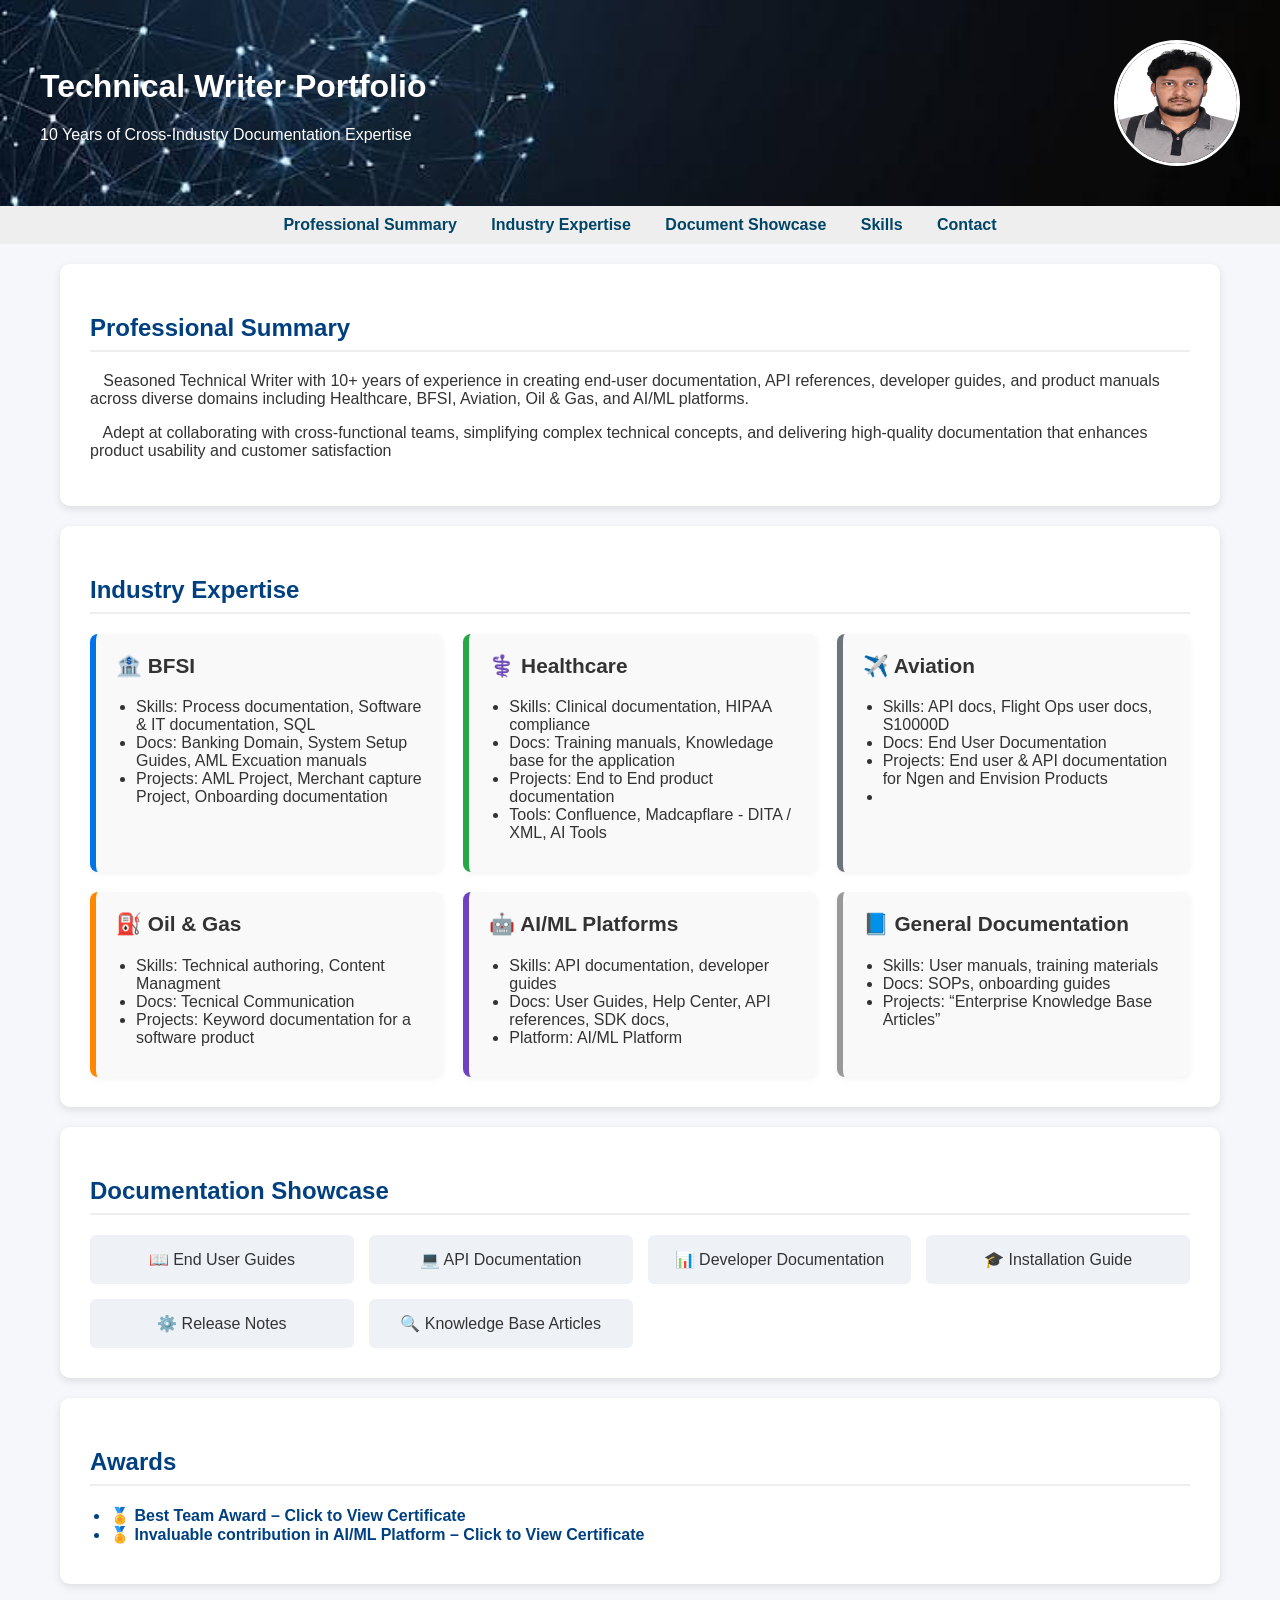
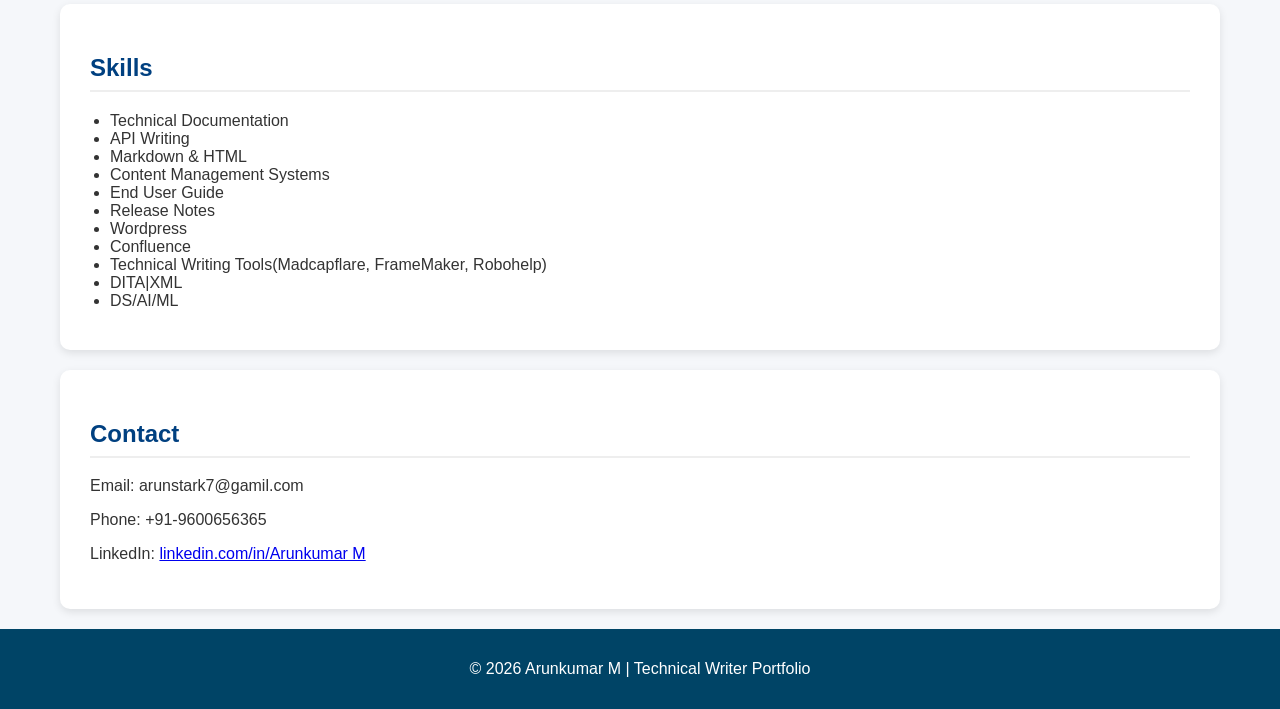
==== commit 039d7a67: "Update index.html" ====
--- a/index.html
+++ b/index.html
@@ -401,74 +401,6 @@
   }
 }
 </script>
-
-
-<section id="tools-skills">
-  <h2>🛠️ Tools</h2>
-  <ul style="list-style:none; display:flex; flex-wrap:wrap; gap:20px; padding:0;">
-    
-    <li style="display:flex; align-items:center; gap:10px;">
-      <img src="https://upload.wikimedia.org/wikipedia/commons/3/3f/MadCap_Flare_logo.png" alt="MadCap Flare" width="32" height="32">
-      MadCap Flare
-    </li>
-    
-    <li style="display:flex; align-items:center; gap:10px;">
-      <img src="https://www.oxygenxml.com/img/oxygenxml-logo.png" alt="Oxygen XML" width="32" height="32">
-      Oxygen XML Editor
-    </li>
-    
-    <li style="display:flex; align-items:center; gap:10px;">
-      <img src="https://upload.wikimedia.org/wikipedia/commons/4/4a/XML_logo.svg" alt="DITA/XML" width="32" height="32">
-      DITA/XML
-    </li>
-    
-    <li style="display:flex; align-items:center; gap:10px;">
-      <img src="https://upload.wikimedia.org/wikipedia/en/0/0c/Adobe_RoboHelp_logo.png" alt="RoboHelp" width="32" height="32">
-      Adobe RoboHelp
-    </li>
-    
-    <li style="display:flex; align-items:center; gap:10px;">
-      <img src="https://upload.wikimedia.org/wikipedia/commons/4/4f/Microsoft_Office_logo.svg" alt="MS Office Suite" width="32" height="32">
-      MS Office Suite
-    </li>
-    
-    <li style="display:flex; align-items:center; gap:10px;">
-      <img src="https://upload.wikimedia.org/wikipedia/commons/f/fb/Adobe_logo.png" alt="Adobe Technical Communication Suite" width="32" height="32">
-      Adobe Technical Communication Suite
-    </li>
-    
-    <li style="display:flex; align-items:center; gap:10px;">
-      <img src="https://git-scm.com/images/logos/downloads/Git-Icon-1788C.png" alt="Git" width="32" height="32">
-      Git
-    </li>
-    
-    <li style="display:flex; align-items:center; gap:10px;">
-      <img src="https://upload.wikimedia.org/wikipedia/commons/5/5e/Atlassian_Confluence_logo.svg" alt="Confluence" width="32" height="32">
-      Confluence
-    </li>
-    
-    <li style="display:flex; align-items:center; gap:10px;">
-      <img src="https://upload.wikimedia.org/wikipedia/commons/8/8e/Jira_Logo.svg" alt="JIRA" width="32" height="32">
-      JIRA
-    </li>
-    
-    <li style="display:flex; align-items:center; gap:10px;">
-      <img src="https://upload.wikimedia.org/wikipedia/commons/4/48/Document_icon.svg" alt="DDLC" width="32" height="32">
-      Documentation Development Lifecycle (DDLC)
-    </li>
-    
-    <li style="display:flex; align-items:center; gap:10px;">
-      <img src="https://upload.wikimedia.org/wikipedia/commons/4/48/Document_icon.svg" alt="MSTP" width="32" height="32">
-      Microsoft Style Guide (MSTP)
-    </li>
-    
-    <li style="display:flex; align-items:center; gap:10px;">
-      <img src="https://upload.wikimedia.org/wikipedia/commons/4/48/Document_icon.svg" alt="Chicago Style Guide" width="32" height="32">
-      Chicago Style Guide
-    </li>
-    
-  </ul>
-</section>
 
 
 
@@ -487,7 +419,7 @@
       <li>Confluence</li></l>
       <li>Technical Writing Tools(Madcapflare, FrameMaker, Robohelp)</li>
       <li>DITA|XML</li>
- <li>DS|AI|ML</li>
+ <li>DS/AI/ML</li>
     </ul>
   </section>
 
